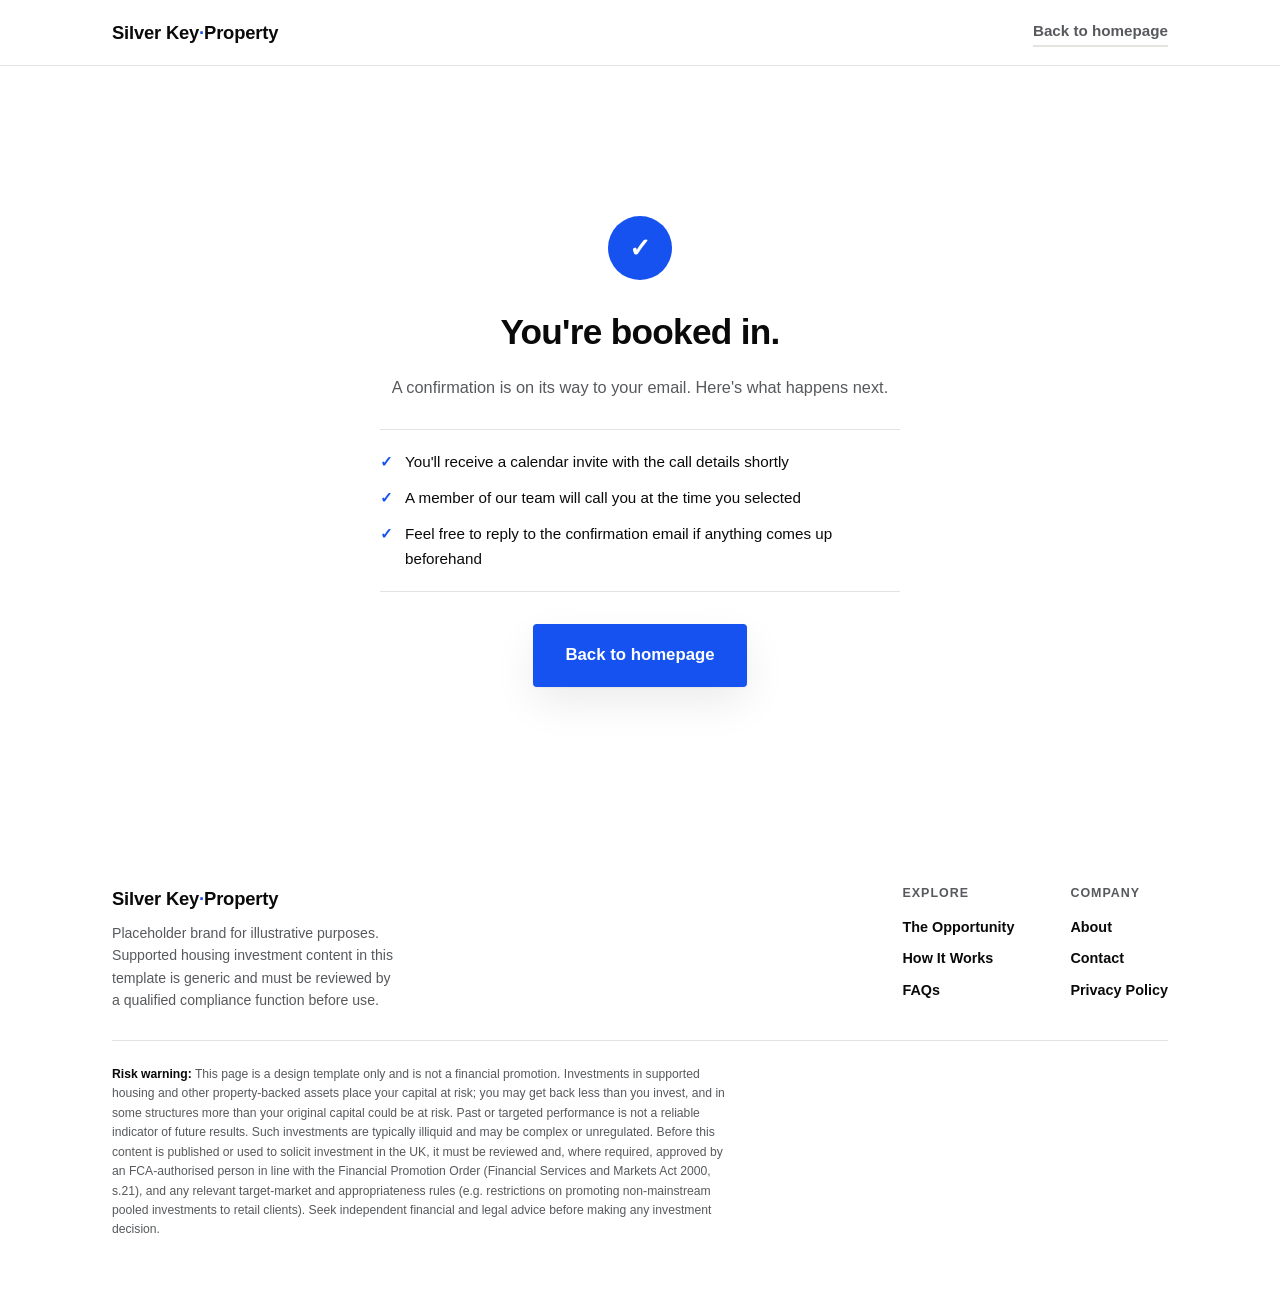
==== booking-confirmation.html @ 6a542043 "Initial commit: Silver Key Property supported housing funnel Landing page, popup lead-capture form w" ====
<!doctype html>
<html lang="en-GB">
<head>
<meta charset="UTF-8" />
<meta name="viewport" content="width=device-width, initial-scale=1.0" />
<title>Booking Confirmed | Silver Key Property</title>
<link rel="stylesheet" href="styles.css" />
</head>
<body>

<header class="site">
  <nav class="nav">
    <a href="index.html" class="wordmark" style="text-decoration:none;">Silver Key<span>·</span>Property</a>
    <a href="index.html" class="btn-ghost">Back to homepage</a>
  </nav>
</header>

<main>
  <div class="confirm-wrap">
    <div class="confirm-card">
      <div class="confirm-mark">✓</div>
      <h1>You're booked in.</h1>
      <p>A confirmation is on its way to your email. Here's what happens next.</p>
      <ul class="confirm-checklist">
        <li>You'll receive a calendar invite with the call details shortly</li>
        <li>A member of our team will call you at the time you selected</li>
        <li>Feel free to reply to the confirmation email if anything comes up beforehand</li>
      </ul>
      <a href="index.html" class="btn-primary">Back to homepage</a>
    </div>
  </div>
</main>

<footer class="site">
  <div class="wrap">
    <div class="footer-top">
      <div class="footer-brand">
        <div class="wordmark">Silver Key<span>·</span>Property</div>
        <p>Placeholder brand for illustrative purposes. Supported housing investment content in this template is generic and must be reviewed by a qualified compliance function before use.</p>
      </div>
      <div class="footer-cols">
        <div class="footer-col">
          <h4>Explore</h4>
          <ul>
            <li><a href="index.html#why">The Opportunity</a></li>
            <li><a href="index.html#how">How It Works</a></li>
            <li><a href="index.html#faq">FAQs</a></li>
          </ul>
        </div>
        <div class="footer-col">
          <h4>Company</h4>
          <ul>
            <li><a href="#">About</a></li>
            <li><a href="#">Contact</a></li>
            <li><a href="#">Privacy Policy</a></li>
          </ul>
        </div>
      </div>
    </div>
    <hr class="rule" />
    <p class="disclaimer" style="margin-top:24px;">
      <strong>Risk warning:</strong> This page is a design template only and is not a financial promotion. Investments in supported housing and other property-backed assets place your capital at risk; you may get back less than you invest, and in some structures more than your original capital could be at risk. Past or targeted performance is not a reliable indicator of future results. Such investments are typically illiquid and may be complex or unregulated. Before this content is published or used to solicit investment in the UK, it must be reviewed and, where required, approved by an FCA-authorised person in line with the Financial Promotion Order (Financial Services and Markets Act 2000, s.21), and any relevant target-market and appropriateness rules (e.g. restrictions on promoting non-mainstream pooled investments to retail clients). Seek independent financial and legal advice before making any investment decision.
    </p>
  </div>
</footer>

</body>
</html>
---- styles.css ----
/* ---------------------------------------------------------- */
/* Tokens                                                       */
/* ---------------------------------------------------------- */
:root {
  --ground: #ffffff;
  --ink: #0a0a0a;
  --ink-soft: #57595c;
  --line: #e3e3e0;
  --card: #f7f7f5;
  --accent: #1652f0;      /* the one color on the page */
  --accent-ink: #ffffff;
  --invert-bg: #0a0a0a;    /* alternating high-contrast band */
  --invert-ink: #ffffff;
  --invert-ink-soft: #a6a8ab;
  --invert-line: #2a2a2a;
  --shadow: 0 1px 2px rgba(10,10,10,0.05), 0 16px 40px rgba(10,10,10,0.08);

  --face: -apple-system, BlinkMacSystemFont, "Helvetica Neue", "Segoe UI", Arial, sans-serif;
}

@media (prefers-color-scheme: dark) {
  :root {
    --ground: #0a0a0a;
    --ink: #f5f5f3;
    --ink-soft: #9ea1a4;
    --line: #262626;
    --card: #141414;
    --accent: #3d74ff;
    --accent-ink: #06122e;
    --invert-bg: #f5f5f3;
    --invert-ink: #0a0a0a;
    --invert-ink-soft: #55585c;
    --invert-line: #dcdcd8;
    --shadow: 0 1px 2px rgba(0,0,0,0.5), 0 16px 40px rgba(0,0,0,0.4);
  }
}
:root[data-theme="dark"] {
  --ground: #0a0a0a;
  --ink: #f5f5f3;
  --ink-soft: #9ea1a4;
  --line: #262626;
  --card: #141414;
  --accent: #3d74ff;
  --accent-ink: #06122e;
  --invert-bg: #f5f5f3;
  --invert-ink: #0a0a0a;
  --invert-ink-soft: #55585c;
  --invert-line: #dcdcd8;
  --shadow: 0 1px 2px rgba(0,0,0,0.5), 0 16px 40px rgba(0,0,0,0.4);
}
:root[data-theme="light"] {
  --ground: #ffffff;
  --ink: #0a0a0a;
  --ink-soft: #57595c;
  --line: #e3e3e0;
  --card: #f7f7f5;
  --accent: #1652f0;
  --accent-ink: #ffffff;
  --invert-bg: #0a0a0a;
  --invert-ink: #ffffff;
  --invert-ink-soft: #a6a8ab;
  --invert-line: #2a2a2a;
  --shadow: 0 1px 2px rgba(10,10,10,0.05), 0 16px 40px rgba(10,10,10,0.08);
}

* { box-sizing: border-box; }
html { scroll-behavior: smooth; }
body {
  margin: 0;
  background: var(--ground);
  color: var(--ink);
  font-family: var(--face);
  font-size: 16px;
  line-height: 1.6;
  -webkit-font-smoothing: antialiased;
}
@media (prefers-reduced-motion: reduce) {
  html { scroll-behavior: auto; }
  * { animation-duration: 0.001ms !important; transition-duration: 0.001ms !important; }
}

h1, h2, h3 {
  font-family: var(--face);
  font-weight: 800;
  letter-spacing: -0.02em;
  text-wrap: balance;
  color: var(--ink);
  margin: 0;
}
a { color: inherit; }
.eyebrow {
  font-size: 0.76rem;
  font-weight: 700;
  letter-spacing: 0.12em;
  text-transform: uppercase;
  color: var(--accent);
}
.wrap {
  max-width: 1120px;
  margin: 0 auto;
  padding: 0 32px;
}
.rule { border: none; border-top: 1px solid var(--line); margin: 0; }

/* ---------------------------------------------------------- */
/* Nav                                                          */
/* ---------------------------------------------------------- */
header.site {
  position: sticky;
  top: 0;
  z-index: 20;
  background: color-mix(in srgb, var(--ground) 90%, transparent);
  backdrop-filter: blur(10px);
  border-bottom: 1px solid var(--line);
}
.nav {
  display: flex;
  align-items: center;
  justify-content: space-between;
  padding: 18px 32px;
  max-width: 1120px;
  margin: 0 auto;
}
.wordmark { font-weight: 800; font-size: 1.15rem; letter-spacing: -0.01em; }
.wordmark span { color: var(--accent); }
.nav-links {
  display: flex;
  gap: 30px;
  list-style: none;
  margin: 0;
  padding: 0;
  font-size: 0.92rem;
  font-weight: 600;
  color: var(--ink-soft);
}
.nav-links a { text-decoration: none; }
.nav-links a:hover { color: var(--ink); }
.nav-cta {
  display: inline-flex;
  align-items: center;
  gap: 8px;
  background: var(--accent);
  color: var(--accent-ink);
  border: none;
  padding: 11px 20px;
  border-radius: 4px;
  font-size: 0.88rem;
  font-weight: 700;
  font-family: var(--face);
  text-decoration: none;
  cursor: pointer;
}
.nav-cta:hover { filter: brightness(1.08); }
@media (max-width: 760px) { .nav-links { display: none; } }

/* ---------------------------------------------------------- */
/* Hero                                                          */
/* ---------------------------------------------------------- */
.hero { padding: 72px 0 44px; }
.hero-inner { max-width: 760px; margin: 0 auto; text-align: center; }
.hero h1 {
  font-size: clamp(2.4rem, 5.4vw, 4rem);
  line-height: 1.04;
  margin: 20px 0 22px;
}
.hero h1 .hl { color: var(--accent); }
.hero p.lede {
  font-size: 1.15rem;
  color: var(--ink-soft);
  max-width: 52ch;
  margin: 0 auto 34px;
  font-weight: 500;
}
.hero-ctas { display: flex; gap: 16px; flex-wrap: wrap; align-items: center; justify-content: center; }
.btn-primary {
  background: var(--accent);
  color: var(--accent-ink);
  border: none;
  padding: 18px 32px;
  border-radius: 4px;
  font-size: 1.05rem;
  font-weight: 800;
  cursor: pointer;
  text-decoration: none;
  display: inline-block;
  box-shadow: var(--shadow);
}
.btn-primary:hover { filter: brightness(1.07); }
.btn-primary .arrow { margin-left: 8px; }
.btn-ghost {
  color: var(--ink-soft);
  text-decoration: none;
  font-size: 0.95rem;
  font-weight: 700;
  border-bottom: 2px solid var(--line);
  padding-bottom: 2px;
}
.no-card {
  margin-top: 18px;
  font-size: 0.82rem;
  color: var(--ink-soft);
  font-weight: 600;
}

/* Stat strip */
.stat-strip {
  margin-top: 0;
  border-top: 1px solid var(--line);
  border-bottom: 1px solid var(--line);
  display: grid;
  grid-template-columns: repeat(4, 1fr);
}
@media (max-width: 760px) { .stat-strip { grid-template-columns: repeat(2, 1fr); } }
.stat { padding: 26px 24px; border-left: 1px solid var(--line); text-align: center; }
.stat:first-child { border-left: none; }
@media (max-width: 760px) {
  .stat:nth-child(2n+1) { border-left: none; }
  .stat:nth-child(n+3) { border-top: 1px solid var(--line); }
}
.stat .num { font-weight: 800; font-size: 1.9rem; font-variant-numeric: tabular-nums; display: block; }
.stat .label { font-size: 0.82rem; color: var(--ink-soft); margin-top: 6px; font-weight: 600; }

/* ---------------------------------------------------------- */
/* Section shell                                                 */
/* ---------------------------------------------------------- */
section { padding: 88px 0; }
.section-head { max-width: 640px; margin: 0 auto 48px; text-align: center; }
.section-head h2 { font-size: clamp(1.8rem, 3.2vw, 2.5rem); margin: 14px 0 16px; }
.section-head p { color: var(--ink-soft); font-size: 1.05rem; margin: 0; font-weight: 500; }

/* Proof band (black) */
.proof {
  background: var(--invert-bg);
  color: var(--invert-ink);
  padding: 72px 0;
}
.proof .wrap { text-align: center; }
.proof .eyebrow { color: var(--accent); }
.proof blockquote {
  font-size: clamp(1.5rem, 3vw, 2.2rem);
  font-weight: 800;
  letter-spacing: -0.01em;
  line-height: 1.25;
  max-width: 800px;
  margin: 18px auto 0;
  text-wrap: balance;
}
.proof blockquote .hl { color: var(--accent); }

/* Qualifier: who it's for / not for */
.qualify-grid {
  display: grid;
  grid-template-columns: 1fr 1fr;
  gap: 0;
  border: 1px solid var(--line);
  border-radius: 8px;
  overflow: hidden;
}
@media (max-width: 760px) { .qualify-grid { grid-template-columns: 1fr; } }
.qualify-col { padding: 34px 32px; }
.qualify-col.yes { background: var(--card); }
.qualify-col.no { background: var(--ground); border-left: 1px solid var(--line); }
@media (max-width: 760px) { .qualify-col.no { border-left: none; border-top: 1px solid var(--line); } }
.qualify-col h3 { font-size: 1.15rem; margin-bottom: 18px; display: flex; align-items: center; gap: 10px; }
.qualify-col ul { list-style: none; margin: 0; padding: 0; display: flex; flex-direction: column; gap: 14px; }
.qualify-col li { display: flex; gap: 12px; font-size: 0.96rem; color: var(--ink-soft); font-weight: 500; }
.mark-yes, .mark-no {
  flex-shrink: 0; width: 20px; height: 20px; border-radius: 50%;
  display: flex; align-items: center; justify-content: center;
  font-size: 0.72rem; font-weight: 800; margin-top: 2px;
}
.mark-yes { background: var(--accent); color: var(--accent-ink); }
.mark-no { background: var(--line); color: var(--ink-soft); }

/* Value grid */
.value-grid {
  display: grid;
  grid-template-columns: repeat(4, 1fr);
  gap: 1px;
  background: var(--line);
  border: 1px solid var(--line);
  border-radius: 8px;
  overflow: hidden;
  margin-top: 56px;
}
@media (max-width: 900px) { .value-grid { grid-template-columns: repeat(2, 1fr); } }
@media (max-width: 560px) { .value-grid { grid-template-columns: 1fr; } }
.value-card { background: var(--ground); padding: 30px 26px; }
.value-card .mark {
  width: 38px; height: 38px;
  display: flex; align-items: center; justify-content: center;
  background: var(--accent); color: var(--accent-ink);
  border-radius: 50%;
  margin-bottom: 18px;
  font-weight: 800;
}
.value-card h3 { font-size: 1.05rem; margin-bottom: 8px; }
.value-card p { color: var(--ink-soft); font-size: 0.93rem; margin: 0; font-weight: 500; }

/* Example unit cards */
.unit-grid {
  display: grid;
  grid-template-columns: repeat(2, 1fr);
  gap: 24px;
  margin-top: 12px;
}
@media (max-width: 700px) { .unit-grid { grid-template-columns: 1fr; } }
.unit-card {
  border: 1px solid var(--line);
  border-radius: 8px;
  padding: 28px 28px 8px;
  background: var(--card);
}
.unit-tag {
  font-size: 0.78rem;
  font-weight: 700;
  letter-spacing: 0.04em;
  text-transform: uppercase;
  color: var(--accent);
}
.unit-card h3 { font-size: 1.4rem; margin: 8px 0 20px; }
.unit-rows { display: flex; flex-direction: column; }
.unit-row {
  display: flex;
  justify-content: space-between;
  gap: 16px;
  padding: 14px 0;
  border-top: 1px solid var(--line);
  font-size: 0.96rem;
  font-weight: 600;
}
.unit-row span:first-child { color: var(--ink-soft); font-weight: 500; }
.unit-row .tabular { font-variant-numeric: tabular-nums; }
.unit-row.highlight { font-size: 1.05rem; }
.unit-row.highlight span:first-child { color: var(--ink); font-weight: 700; }
.unit-row.highlight .tabular { color: var(--accent); font-weight: 800; }
.unit-disclaimer {
  font-size: 0.8rem;
  color: var(--ink-soft);
  margin: 24px 0 0;
  font-weight: 500;
}

/* Process (white, numbers do the work) */
.steps { display: grid; grid-template-columns: repeat(4, 1fr); gap: 32px; margin-top: 56px; }
@media (max-width: 900px) { .steps { grid-template-columns: 1fr 1fr; } }
@media (max-width: 560px) { .steps { grid-template-columns: 1fr; } }
.step .n { font-size: 2.4rem; font-weight: 800; color: var(--line); line-height: 1; }
.step h3 { font-size: 1.08rem; margin: 14px 0 10px; }
.step p { color: var(--ink-soft); font-size: 0.92rem; margin: 0; font-weight: 500; }

/* FAQ */
.faq { max-width: 780px; margin: 0 auto; }
details.faq-item { border-bottom: 1px solid var(--line); padding: 22px 0; }
details.faq-item summary {
  cursor: pointer; list-style: none;
  display: flex; justify-content: space-between; align-items: center; gap: 20px;
  font-weight: 700; font-size: 1.08rem;
}
details.faq-item summary::-webkit-details-marker { display: none; }
details.faq-item summary::after {
  content: "+"; font-size: 1.3rem; font-weight: 800; color: var(--accent); flex-shrink: 0;
}
details.faq-item[open] summary::after { content: "−"; }
details.faq-item p { color: var(--ink-soft); margin: 14px 0 0; max-width: 66ch; font-size: 0.96rem; font-weight: 500; }
details.faq-item summary:focus-visible { outline: 2px solid var(--accent); outline-offset: 4px; }

/* Capture (black band) */
.capture { background: var(--invert-bg); color: var(--invert-ink); }
.capture .eyebrow { color: var(--accent); }
.capture-grid { display: grid; grid-template-columns: 1fr 1fr; gap: 60px; align-items: start; }
@media (max-width: 860px) { .capture-grid { grid-template-columns: 1fr; gap: 40px; } }
.capture-copy h2 { color: var(--invert-ink); font-size: clamp(1.8rem, 3.2vw, 2.4rem); margin: 12px 0 16px; }
.capture-copy p { color: var(--invert-ink-soft); max-width: 46ch; font-weight: 500; }
.guide-list { list-style: none; margin: 26px 0 0; padding: 0; display: flex; flex-direction: column; gap: 13px; }
.guide-list li { display: flex; gap: 12px; font-size: 0.96rem; color: var(--invert-ink); font-weight: 600; }
.guide-list li::before { content: "✓"; color: var(--accent); font-weight: 800; flex-shrink: 0; }

.capture-form {
  background: var(--ground);
  color: var(--ink);
  border-radius: 8px;
  padding: 34px;
  box-shadow: var(--shadow);
}
.capture-form .form-title { font-size: 1.2rem; font-weight: 800; margin-bottom: 6px; }
.capture-form .form-sub { color: var(--ink-soft); font-size: 0.88rem; margin-bottom: 22px; font-weight: 500; }

/* Popup modal */
dialog.modal-dialog {
  border: none;
  max-width: 460px;
  width: 92%;
  padding: 34px;
  position: fixed;
  inset: 0;
  margin: auto;
}
dialog.modal-dialog::backdrop { background: rgba(10, 10, 10, 0.55); }
dialog.modal-dialog[open] { animation: modalIn 0.18s ease-out; }
@keyframes modalIn {
  from { opacity: 0; transform: scale(0.96); }
  to { opacity: 1; transform: scale(1); }
}
.modal-close {
  position: absolute;
  top: 14px;
  right: 14px;
  width: 32px;
  height: 32px;
  border-radius: 50%;
  border: 1px solid var(--line);
  background: var(--card);
  color: var(--ink-soft);
  font-size: 1.2rem;
  line-height: 1;
  cursor: pointer;
  display: flex;
  align-items: center;
  justify-content: center;
}
.modal-close:hover { color: var(--ink); border-color: var(--ink-soft); }
.modal-close:focus-visible { outline: 2px solid var(--accent); outline-offset: 2px; }
.field { margin-bottom: 16px; display: flex; flex-direction: column; gap: 6px; }
.field label { font-size: 0.8rem; color: var(--ink-soft); font-weight: 700; }
.field input, .field select {
  font-family: var(--face); font-size: 0.96rem; padding: 12px 13px;
  border: 1px solid var(--line); border-radius: 5px; background: var(--card); color: var(--ink);
}
.field input:focus, .field select:focus { outline: 2px solid var(--accent); outline-offset: 1px; }
.consent { display: flex; gap: 10px; align-items: flex-start; font-size: 0.8rem; color: var(--ink-soft); margin: 18px 0 22px; font-weight: 500; }
.consent input { margin-top: 3px; }
.submit-btn {
  width: 100%; background: var(--accent); color: var(--accent-ink); border: none;
  padding: 16px; font-size: 1.02rem; font-weight: 800; border-radius: 5px; cursor: pointer;
}
.submit-btn:hover { filter: brightness(1.07); }
.form-note { font-size: 0.74rem; color: var(--ink-soft); margin-top: 14px; text-align: center; font-weight: 500; }
.form-error {
  display: none;
  font-size: 0.82rem;
  color: #c23b3b;
  background: color-mix(in srgb, #c23b3b 10%, transparent);
  border: 1px solid color-mix(in srgb, #c23b3b 35%, transparent);
  border-radius: 5px;
  padding: 10px 12px;
  margin-top: 14px;
  text-align: center;
  font-weight: 600;
}
.form-error.show { display: block; }
.submit-btn:disabled { opacity: 0.65; cursor: not-allowed; }

/* Footer */
footer.site { padding: 48px 0 40px; background: var(--ground); }
.footer-top { display: flex; justify-content: space-between; gap: 40px; flex-wrap: wrap; padding-bottom: 28px; }
.footer-brand .wordmark { margin-bottom: 8px; }
.footer-brand p { color: var(--ink-soft); font-size: 0.88rem; max-width: 36ch; margin: 0; font-weight: 500; }
.footer-cols { display: flex; gap: 56px; flex-wrap: wrap; }
.footer-col h4 { font-size: 0.78rem; letter-spacing: 0.08em; text-transform: uppercase; color: var(--ink-soft); margin: 0 0 12px; font-weight: 700; }
.footer-col ul { list-style: none; margin: 0; padding: 0; display: flex; flex-direction: column; gap: 8px; font-size: 0.9rem; font-weight: 600; }
.footer-col a { text-decoration: none; }
.footer-col a:hover { color: var(--accent); }
.disclaimer { font-size: 0.76rem; line-height: 1.6; color: var(--ink-soft); max-width: 92ch; font-weight: 500; }
.disclaimer strong { color: var(--ink); }

/* ---------------------------------------------------------- */
/* Booking page                                                  */
/* ---------------------------------------------------------- */
.booking-hero { padding: 64px 0 0; text-align: center; }
.booking-hero .eyebrow { display: block; margin-bottom: 14px; }
.booking-hero h1 { font-size: clamp(2rem, 4vw, 2.8rem); margin-bottom: 14px; }
.booking-hero p { color: var(--ink-soft); max-width: 56ch; margin: 0 auto; font-size: 1.05rem; font-weight: 500; }

.booking-panel {
  margin: 44px auto 0;
  max-width: 880px;
  border: 1px solid var(--line);
  border-radius: 10px;
  overflow: hidden;
  background: var(--card);
  box-shadow: var(--shadow);
}
.booking-embed { width: 100%; min-height: 720px; border: none; display: block; }

.booking-notes {
  max-width: 880px;
  margin: 32px auto 0;
  display: grid;
  grid-template-columns: repeat(3, 1fr);
  gap: 24px;
}
@media (max-width: 700px) { .booking-notes { grid-template-columns: 1fr; } }
.booking-note h4 { font-size: 0.95rem; margin-bottom: 6px; }
.booking-note p { font-size: 0.88rem; color: var(--ink-soft); margin: 0; font-weight: 500; }

/* ---------------------------------------------------------- */
/* Confirmation page                                             */
/* ---------------------------------------------------------- */
.confirm-wrap {
  min-height: calc(100vh - 130px);
  display: flex;
  align-items: center;
  justify-content: center;
  padding: 64px 32px;
}
.confirm-card {
  max-width: 520px;
  text-align: center;
}
.confirm-mark {
  width: 64px; height: 64px; border-radius: 50%;
  background: var(--accent); color: var(--accent-ink);
  display: flex; align-items: center; justify-content: center;
  margin: 0 auto 24px; font-size: 1.6rem; font-weight: 800;
}
.confirm-card h1 { font-size: clamp(1.7rem, 3vw, 2.2rem); margin-bottom: 14px; }
.confirm-card p { color: var(--ink-soft); font-size: 1.02rem; margin: 0 0 28px; font-weight: 500; }
.confirm-checklist {
  list-style: none;
  margin: 0 0 32px;
  padding: 0;
  text-align: left;
  display: flex;
  flex-direction: column;
  gap: 12px;
  border-top: 1px solid var(--line);
  border-bottom: 1px solid var(--line);
  padding: 20px 0;
}
.confirm-checklist li { display: flex; gap: 12px; font-size: 0.95rem; font-weight: 500; }
.confirm-checklist li::before { content: "✓"; color: var(--accent); font-weight: 800; flex-shrink: 0; }
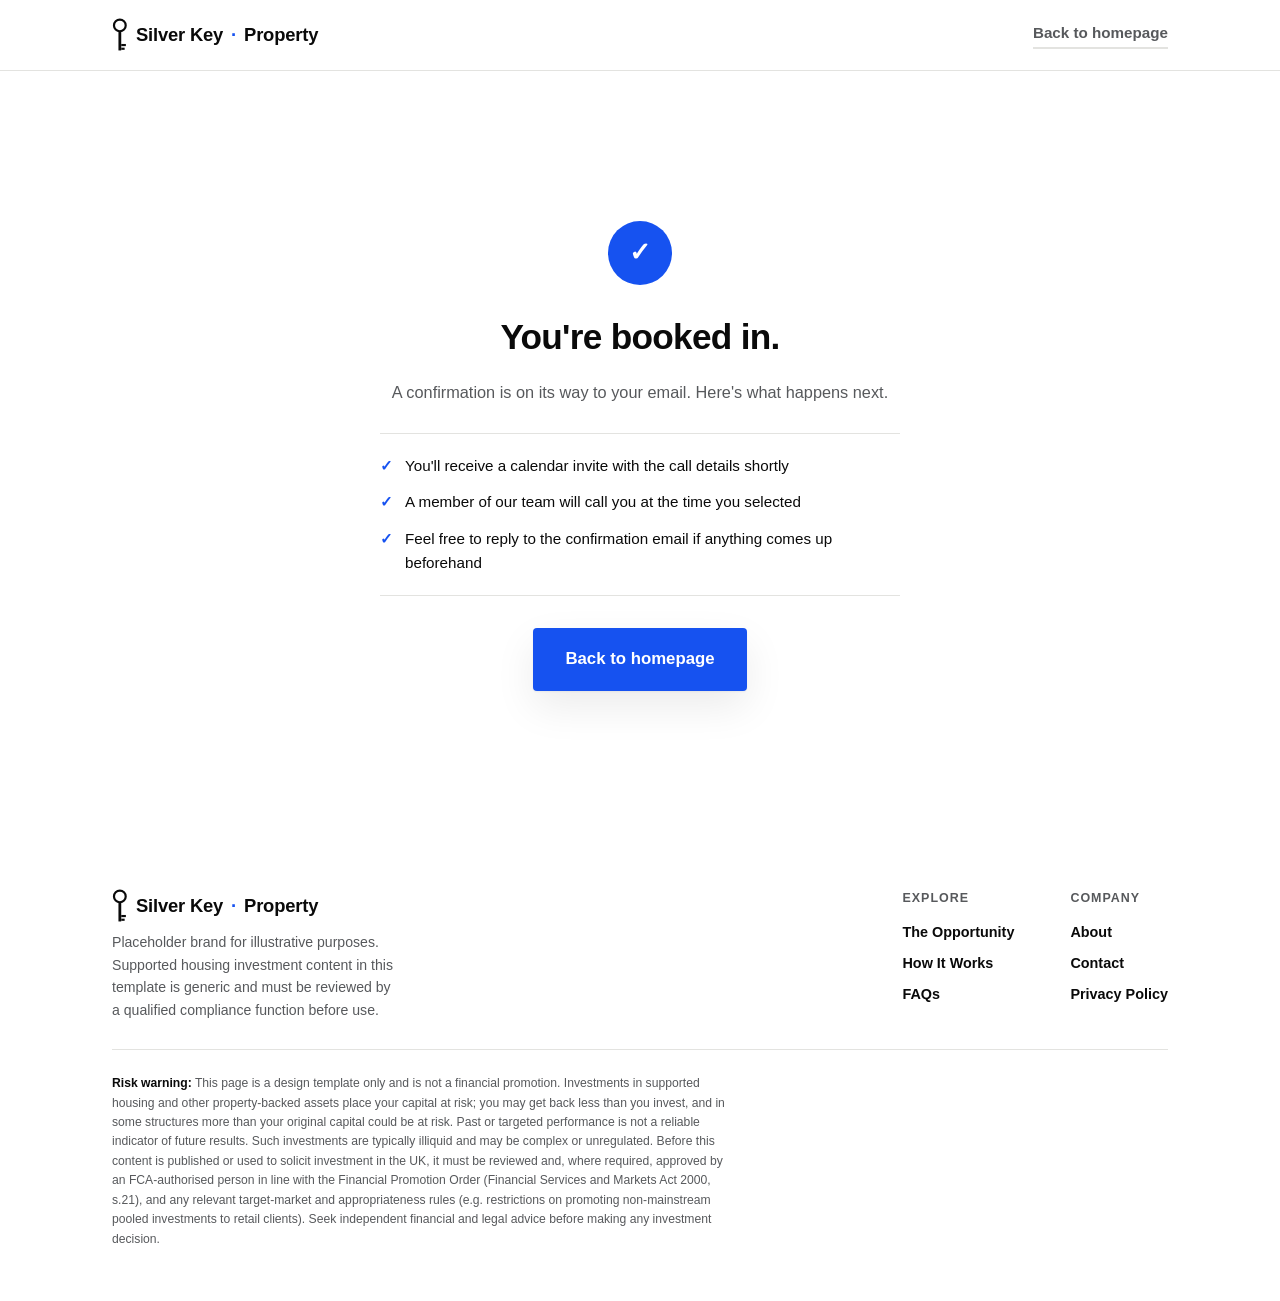
==== commit b1d219e0: "Add the approved key mark to the wordmark across all pages The funnel previously had text-only wordm" ====
--- a/booking-confirmation.html
+++ b/booking-confirmation.html
@@ -10,7 +10,7 @@
 
 <header class="site">
   <nav class="nav">
-    <a href="index.html" class="wordmark" style="text-decoration:none;">Silver Key<span>·</span>Property</a>
+    <a href="index.html" class="wordmark" style="text-decoration:none;"><svg class="wordmark-icon" width="16" height="34" viewBox="75 42 51 110" fill="none" xmlns="http://www.w3.org/2000/svg" aria-hidden="true"><circle cx="100" cy="66" r="19" stroke="currentColor" stroke-width="7"/><rect x="95.5" y="85" width="9" height="62" fill="currentColor"/><rect x="104.5" y="126" width="15" height="7" fill="currentColor"/><rect x="104.5" y="138" width="11" height="7" fill="currentColor"/></svg>Silver Key<span>·</span>Property</a>
     <a href="index.html" class="btn-ghost">Back to homepage</a>
   </nav>
 </header>
@@ -35,7 +35,7 @@
   <div class="wrap">
     <div class="footer-top">
       <div class="footer-brand">
-        <div class="wordmark">Silver Key<span>·</span>Property</div>
+        <div class="wordmark"><svg class="wordmark-icon" width="16" height="34" viewBox="75 42 51 110" fill="none" xmlns="http://www.w3.org/2000/svg" aria-hidden="true"><circle cx="100" cy="66" r="19" stroke="currentColor" stroke-width="7"/><rect x="95.5" y="85" width="9" height="62" fill="currentColor"/><rect x="104.5" y="126" width="15" height="7" fill="currentColor"/><rect x="104.5" y="138" width="11" height="7" fill="currentColor"/></svg>Silver Key<span>·</span>Property</div>
         <p>Placeholder brand for illustrative purposes. Supported housing investment content in this template is generic and must be reviewed by a qualified compliance function before use.</p>
       </div>
       <div class="footer-cols">
--- a/styles.css
+++ b/styles.css
@@ -121,8 +121,9 @@
   max-width: 1120px;
   margin: 0 auto;
 }
-.wordmark { font-weight: 800; font-size: 1.15rem; letter-spacing: -0.01em; }
+.wordmark { display: inline-flex; align-items: center; gap: 8px; font-weight: 800; font-size: 1.15rem; letter-spacing: -0.01em; color: var(--ink); }
 .wordmark span { color: var(--accent); }
+.wordmark-icon { flex-shrink: 0; color: var(--ink); }
 .nav-links {
   display: flex;
   gap: 30px;
@@ -158,6 +159,36 @@
 /* ---------------------------------------------------------- */
 .hero { padding: 72px 0 44px; }
 .hero-inner { max-width: 760px; margin: 0 auto; text-align: center; }
+
+/* Hero with the guide form embedded directly, alongside the copy. */
+.hero--split .hero-inner {
+  max-width: 1080px;
+  display: grid;
+  grid-template-columns: 1.05fr 0.95fr;
+  gap: 56px;
+  align-items: center;
+  text-align: left;
+}
+.hero--split .hero-copy-block { text-align: left; }
+.hero--split .hero p.lede { margin: 0 0 34px; }
+.hero--split .hero-ctas { justify-content: flex-start; }
+.hero-form-panel {
+  background: var(--card);
+  border: 1px solid var(--line);
+  border-radius: 8px;
+  padding: 32px;
+  box-shadow: var(--shadow);
+}
+.hero-form-panel .capture-form { padding: 0; box-shadow: none; background: transparent; }
+@media (max-width: 860px) {
+  /* Mobile: keep the hero headline/copy above the form, but drop the
+     "download the guide" button since the form itself is right below. */
+  .hero--split { padding-top: 20px; padding-bottom: 20px; }
+  .hero--split .hero-inner { grid-template-columns: 1fr; gap: 20px; }
+  .hero--split .hero-ctas { display: none; }
+  .hero--split .hero p.lede { margin-bottom: 0; }
+  .hero-form-panel { padding: 24px; border-radius: 0; border-left: none; border-right: none; }
+}
 .hero h1 {
   font-size: clamp(2.4rem, 5.4vw, 4rem);
   line-height: 1.04;
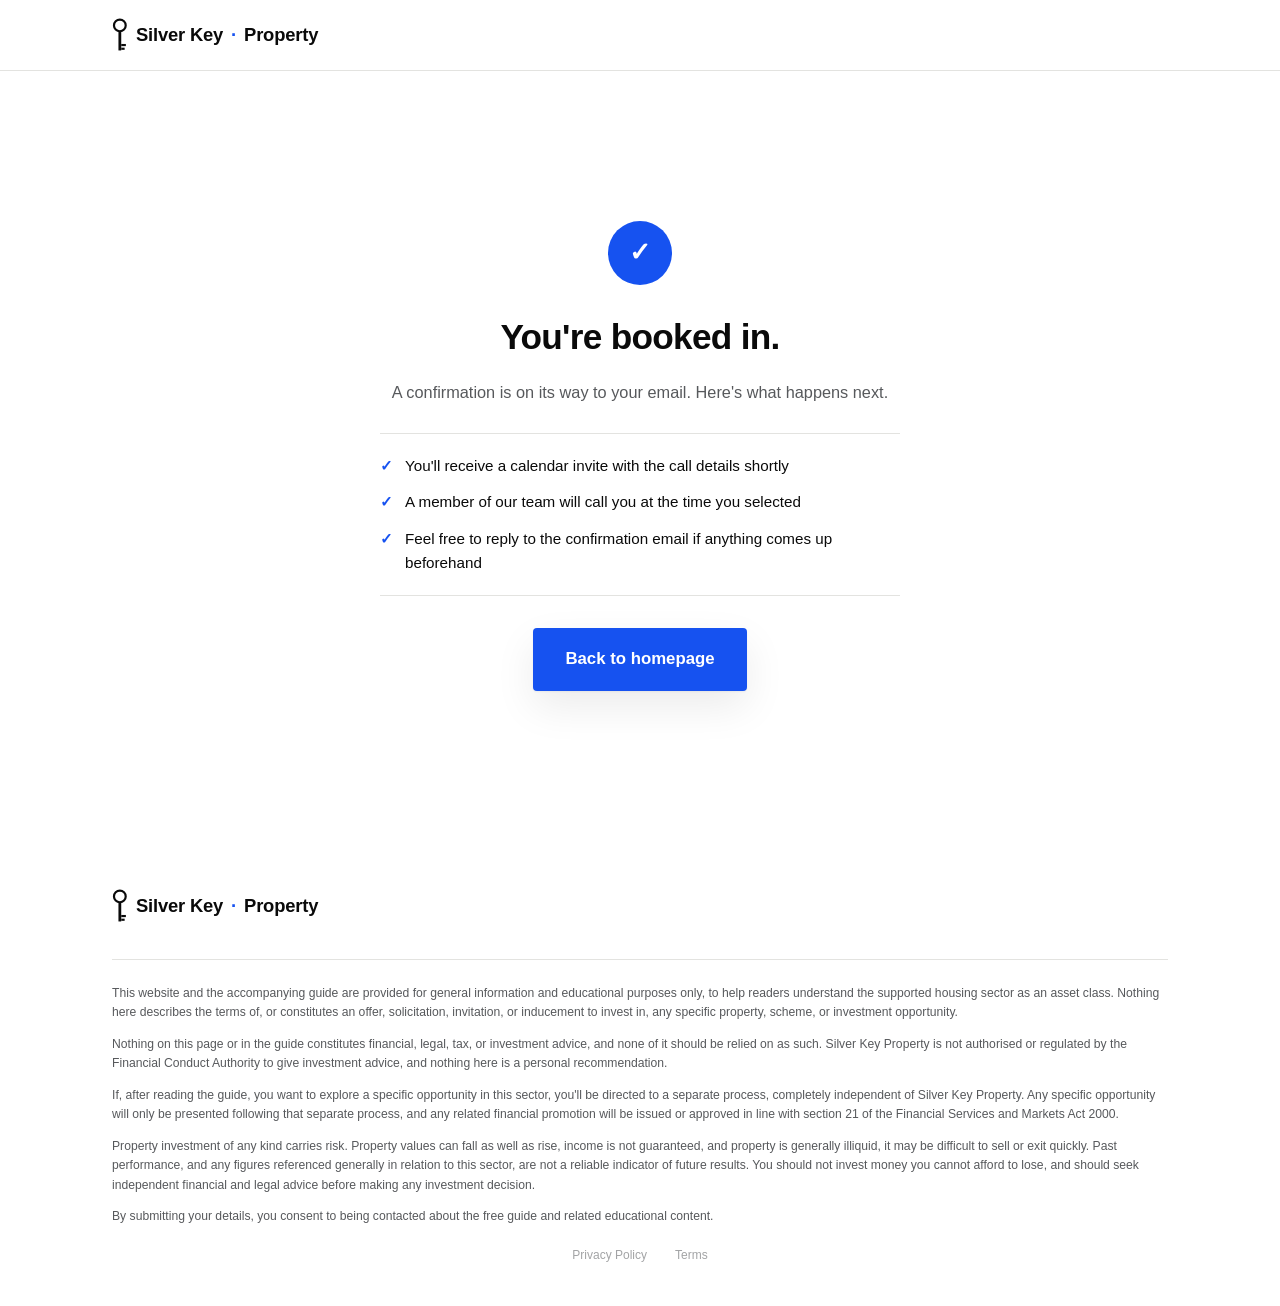
==== commit ce6aa3ac: "Bring in updated funnel content: new copy, real photography, guide.html Replaced index.html, booking" ====
--- a/booking-confirmation.html
+++ b/booking-confirmation.html
@@ -4,6 +4,10 @@
 <meta charset="UTF-8" />
 <meta name="viewport" content="width=device-width, initial-scale=1.0" />
 <title>Booking Confirmed | Silver Key Property</title>
+<link rel="icon" type="image/x-icon" href="favicon.ico" />
+<link rel="icon" type="image/png" sizes="32x32" href="favicon-32x32.png" />
+<link rel="icon" type="image/png" sizes="16x16" href="favicon-16x16.png" />
+<link rel="apple-touch-icon" sizes="180x180" href="apple-touch-icon.png" />
 <link rel="stylesheet" href="styles.css" />
 </head>
 <body>
@@ -11,7 +15,6 @@
 <header class="site">
   <nav class="nav">
     <a href="index.html" class="wordmark" style="text-decoration:none;"><svg class="wordmark-icon" width="16" height="34" viewBox="75 42 51 110" fill="none" xmlns="http://www.w3.org/2000/svg" aria-hidden="true"><circle cx="100" cy="66" r="19" stroke="currentColor" stroke-width="7"/><rect x="95.5" y="85" width="9" height="62" fill="currentColor"/><rect x="104.5" y="126" width="15" height="7" fill="currentColor"/><rect x="104.5" y="138" width="11" height="7" fill="currentColor"/></svg>Silver Key<span>·</span>Property</a>
-    <a href="index.html" class="btn-ghost">Back to homepage</a>
   </nav>
 </header>
 
@@ -36,31 +39,22 @@
     <div class="footer-top">
       <div class="footer-brand">
         <div class="wordmark"><svg class="wordmark-icon" width="16" height="34" viewBox="75 42 51 110" fill="none" xmlns="http://www.w3.org/2000/svg" aria-hidden="true"><circle cx="100" cy="66" r="19" stroke="currentColor" stroke-width="7"/><rect x="95.5" y="85" width="9" height="62" fill="currentColor"/><rect x="104.5" y="126" width="15" height="7" fill="currentColor"/><rect x="104.5" y="138" width="11" height="7" fill="currentColor"/></svg>Silver Key<span>·</span>Property</div>
-        <p>Placeholder brand for illustrative purposes. Supported housing investment content in this template is generic and must be reviewed by a qualified compliance function before use.</p>
-      </div>
-      <div class="footer-cols">
-        <div class="footer-col">
-          <h4>Explore</h4>
-          <ul>
-            <li><a href="index.html#why">The Opportunity</a></li>
-            <li><a href="index.html#how">How It Works</a></li>
-            <li><a href="index.html#faq">FAQs</a></li>
-          </ul>
-        </div>
-        <div class="footer-col">
-          <h4>Company</h4>
-          <ul>
-            <li><a href="#">About</a></li>
-            <li><a href="#">Contact</a></li>
-            <li><a href="#">Privacy Policy</a></li>
-          </ul>
-        </div>
       </div>
     </div>
     <hr class="rule" />
-    <p class="disclaimer" style="margin-top:24px;">
-      <strong>Risk warning:</strong> This page is a design template only and is not a financial promotion. Investments in supported housing and other property-backed assets place your capital at risk; you may get back less than you invest, and in some structures more than your original capital could be at risk. Past or targeted performance is not a reliable indicator of future results. Such investments are typically illiquid and may be complex or unregulated. Before this content is published or used to solicit investment in the UK, it must be reviewed and, where required, approved by an FCA-authorised person in line with the Financial Promotion Order (Financial Services and Markets Act 2000, s.21), and any relevant target-market and appropriateness rules (e.g. restrictions on promoting non-mainstream pooled investments to retail clients). Seek independent financial and legal advice before making any investment decision.
-    </p>
+    <div class="disclaimer" style="margin-top:24px;">
+      <p>This website and the accompanying guide are provided for general information and educational purposes only, to help readers understand the supported housing sector as an asset class. Nothing here describes the terms of, or constitutes an offer, solicitation, invitation, or inducement to invest in, any specific property, scheme, or investment opportunity.</p>
+      <p>Nothing on this page or in the guide constitutes financial, legal, tax, or investment advice, and none of it should be relied on as such. Silver Key Property is not authorised or regulated by the Financial Conduct Authority to give investment advice, and nothing here is a personal recommendation.</p>
+      <p>If, after reading the guide, you want to explore a specific opportunity in this sector, you'll be directed to a separate process, completely independent of Silver Key Property. Any specific opportunity will only be presented following that separate process, and any related financial promotion will be issued or approved in line with section 21 of the Financial Services and Markets Act 2000.</p>
+      <p>Property investment of any kind carries risk. Property values can fall as well as rise, income is not guaranteed, and property is generally illiquid, it may be difficult to sell or exit quickly. Past performance, and any figures referenced generally in relation to this sector, are not a reliable indicator of future results. You should not invest money you cannot afford to lose, and should seek independent financial and legal advice before making any investment decision.</p>
+      <p>By submitting your details, you consent to being contacted about the free guide and related educational content.</p>
+    </div>
+    <div class="footer-bottom">
+      <div class="footer-legal-links">
+        <a href="#">Privacy Policy</a>
+        <a href="#">Terms</a>
+      </div>
+    </div>
   </div>
 </footer>
 
--- a/styles.css
+++ b/styles.css
@@ -183,7 +183,7 @@
 @media (max-width: 860px) {
   /* Mobile: keep the hero headline/copy above the form, but drop the
      "download the guide" button since the form itself is right below. */
-  .hero--split { padding-top: 20px; padding-bottom: 20px; }
+  .hero--split { padding-top: 36px; padding-bottom: 20px; }
   .hero--split .hero-inner { grid-template-columns: 1fr; gap: 20px; }
   .hero--split .hero-ctas { display: none; }
   .hero--split .hero p.lede { margin-bottom: 0; }
@@ -255,9 +255,15 @@
 /* Section shell                                                 */
 /* ---------------------------------------------------------- */
 section { padding: 88px 0; }
+@media (max-width: 760px) { section { padding: 52px 0; } }
 .section-head { max-width: 640px; margin: 0 auto 48px; text-align: center; }
-.section-head h2 { font-size: clamp(1.8rem, 3.2vw, 2.5rem); margin: 14px 0 16px; }
-.section-head p { color: var(--ink-soft); font-size: 1.05rem; margin: 0; font-weight: 500; }
+.section-head h2 { font-size: clamp(1.8rem, 3.2vw, 2.5rem); line-height: 1.2; margin: 14px 0 16px; text-wrap: balance; }
+.section-head p { color: var(--ink-soft); font-size: 1.05rem; line-height: 1.55; max-width: 38ch; margin: 0 auto; font-weight: 500; text-wrap: balance; }
+@media (max-width: 560px) {
+  .section-head h2 { font-size: 1.6rem; line-height: 1.25; }
+  .section-head p { font-size: 0.98rem; max-width: 32ch; }
+  #guide .section-head h2 { font-size: 1.5rem; }
+}
 
 /* Proof band (black) */
 .proof {
@@ -487,13 +493,15 @@
 .footer-top { display: flex; justify-content: space-between; gap: 40px; flex-wrap: wrap; padding-bottom: 28px; }
 .footer-brand .wordmark { margin-bottom: 8px; }
 .footer-brand p { color: var(--ink-soft); font-size: 0.88rem; max-width: 36ch; margin: 0; font-weight: 500; }
-.footer-cols { display: flex; gap: 56px; flex-wrap: wrap; }
-.footer-col h4 { font-size: 0.78rem; letter-spacing: 0.08em; text-transform: uppercase; color: var(--ink-soft); margin: 0 0 12px; font-weight: 700; }
-.footer-col ul { list-style: none; margin: 0; padding: 0; display: flex; flex-direction: column; gap: 8px; font-size: 0.9rem; font-weight: 600; }
-.footer-col a { text-decoration: none; }
-.footer-col a:hover { color: var(--accent); }
-.disclaimer { font-size: 0.76rem; line-height: 1.6; color: var(--ink-soft); max-width: 92ch; font-weight: 500; }
+.disclaimer { font-size: 0.76rem; line-height: 1.6; color: var(--ink-soft); font-weight: 500; }
 .disclaimer strong { color: var(--ink); }
+.disclaimer p { margin: 0 0 12px; }
+.disclaimer p:last-child { margin-bottom: 0; }
+.footer-bottom { margin-top: 20px; display: flex; flex-direction: column; align-items: center; gap: 10px; text-align: center; }
+.footer-legal-links { display: flex; gap: 28px; flex-wrap: wrap; justify-content: center; }
+.footer-legal-links a { color: var(--ink-soft); opacity: 0.55; font-size: 0.75rem; font-weight: 500; text-decoration: none; }
+.footer-legal-links a:hover { opacity: 0.85; }
+.footer-copyright { color: var(--ink-soft); opacity: 0.45; font-size: 0.7rem; font-weight: 500; margin: 0; }
 
 /* ---------------------------------------------------------- */
 /* Booking page                                                  */
@@ -516,14 +524,25 @@
 
 .booking-notes {
   max-width: 880px;
-  margin: 32px auto 0;
+  margin: 48px auto 96px;
   display: grid;
   grid-template-columns: repeat(3, 1fr);
-  gap: 24px;
+  gap: 32px;
 }
 @media (max-width: 700px) { .booking-notes { grid-template-columns: 1fr; } }
+.booking-note { text-align: center; display: flex; flex-direction: column; align-items: center; }
+.booking-note-icon {
+  width: 44px; height: 44px;
+  display: flex; align-items: center; justify-content: center;
+  border-radius: 50%;
+  background: var(--ground);
+  border: 1px solid var(--line);
+  color: var(--accent);
+  margin-bottom: 14px;
+}
+.booking-note-icon svg { width: 20px; height: 20px; }
 .booking-note h4 { font-size: 0.95rem; margin-bottom: 6px; }
-.booking-note p { font-size: 0.88rem; color: var(--ink-soft); margin: 0; font-weight: 500; }
+.booking-note p { font-size: 0.88rem; color: var(--ink-soft); margin: 0; font-weight: 500; max-width: 30ch; }
 
 /* ---------------------------------------------------------- */
 /* Confirmation page                                             */
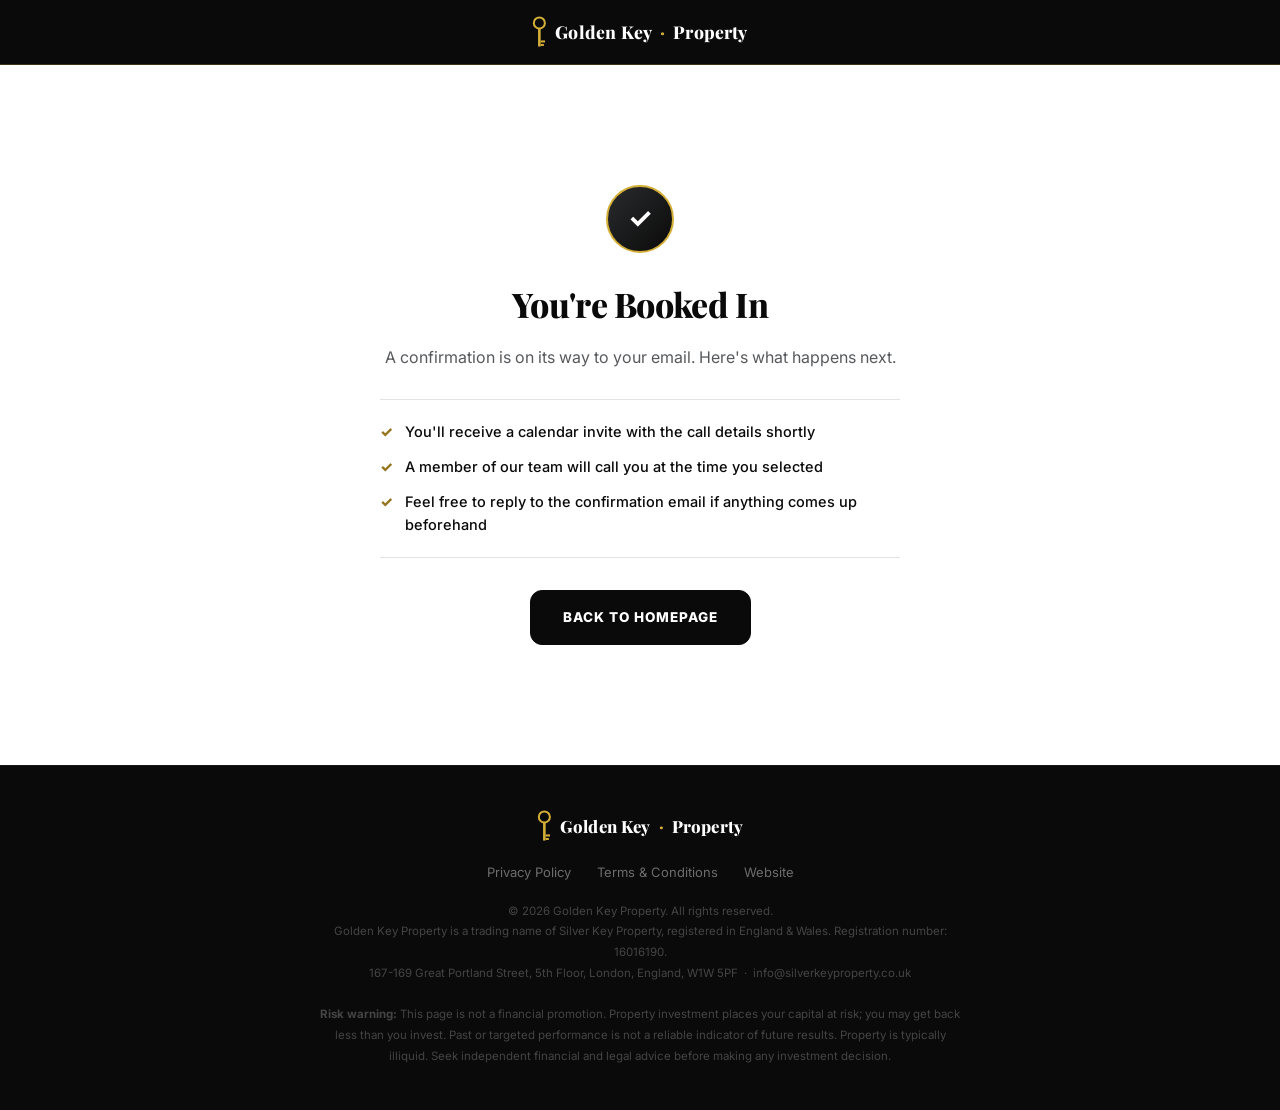
==== commit 5c741f24: "Add Singapore market funnel, rename booking pages, refresh domain and favicon - New singapore.html a" ====
--- a/booking-confirmation.html
+++ b/booking-confirmation.html
@@ -1,62 +1,142 @@
 <!doctype html>
-<html lang="en-GB">
+<html lang="en">
 <head>
 <meta charset="UTF-8" />
 <meta name="viewport" content="width=device-width, initial-scale=1.0" />
-<title>Booking Confirmed | Silver Key Property</title>
+<title>Booking Confirmed | Golden Key Property</title>
 <link rel="icon" type="image/x-icon" href="favicon.ico" />
 <link rel="icon" type="image/png" sizes="32x32" href="favicon-32x32.png" />
 <link rel="icon" type="image/png" sizes="16x16" href="favicon-16x16.png" />
 <link rel="apple-touch-icon" sizes="180x180" href="apple-touch-icon.png" />
-<link rel="stylesheet" href="styles.css" />
+<link rel="preconnect" href="https://fonts.googleapis.com" />
+<link rel="preconnect" href="https://fonts.gstatic.com" crossorigin />
+<link href="https://fonts.googleapis.com/css2?family=Playfair+Display:wght@600;700;800;900&family=Inter:wght@400;500;600;700;800&display=swap" rel="stylesheet" />
+<style>
+  :root {
+    --black: #0a0a0a;
+    --white: #ffffff;
+    --graphite: #45474b;
+    --gold: #D4AF37;
+    --gold-deep: #96751F;
+    --gold-pale: #F8F0DA;
+    --brand-gradient: linear-gradient(135deg, #F5E6BC 0%, #D4AF37 50%, #B8922E 100%);
+    --light-grey: #f7f7f5;
+    --mid-grey: #57595c;
+    --line: #e3e3e0;
+    --face: 'Inter', -apple-system, BlinkMacSystemFont, "Helvetica Neue", "Segoe UI", Arial, sans-serif;
+    --face-display: 'Playfair Display', Georgia, 'Times New Roman', serif;
+  }
+  * { margin: 0; padding: 0; box-sizing: border-box; }
+  html { scroll-behavior: smooth; }
+  body { font-family: var(--face); color: var(--black); background: var(--white); line-height: 1.6; -webkit-font-smoothing: antialiased; }
+  h1, h2, h3, h4 { font-family: var(--face); font-weight: 800; letter-spacing: -0.02em; }
+  .wrap { max-width: 1000px; margin: 0 auto; padding: 0 24px; }
+
+  /* HEADER */
+  .header {
+    background: var(--black);
+    padding: 16px 24px;
+    display: flex; align-items: center; justify-content: center;
+    position: sticky; top: 0; z-index: 100;
+    border-bottom: 1px solid rgba(212,175,55,0.25);
+  }
+  .header .wordmark { display: inline-flex; align-items: center; gap: 8px; font-family: var(--face-display); font-weight: 800; font-size: 1.1rem; letter-spacing: 0.01em; color: #fff; text-decoration: none; }
+  .header .wordmark span { color: var(--gold); }
+  .header .wordmark-icon { color: var(--gold); flex-shrink: 0; }
+
+  /* CONFIRMATION */
+  .confirm-wrap {
+    min-height: calc(100vh - 200px);
+    display: flex; align-items: center; justify-content: center;
+    padding: 64px 24px;
+  }
+  .confirm-card { max-width: 520px; text-align: center; }
+  .confirm-mark {
+    width: 68px; height: 68px; border-radius: 50%;
+    background: linear-gradient(135deg, #2a2b2d, var(--black));
+    border: 2px solid var(--gold);
+    display: flex; align-items: center; justify-content: center;
+    margin: 0 auto 24px; font-size: 28px; color: #fff; font-weight: 700;
+  }
+  .confirm-card h1 { font-family: var(--face-display); font-size: clamp(26px, 3.6vw, 34px); margin-bottom: 14px; }
+  .confirm-card p.lede { color: var(--mid-grey); font-size: 16px; margin: 0 0 28px; }
+  .confirm-checklist {
+    list-style: none; margin: 0 0 32px; padding: 20px 0;
+    text-align: left; display: flex; flex-direction: column; gap: 12px;
+    border-top: 1px solid var(--line); border-bottom: 1px solid var(--line);
+  }
+  .confirm-checklist li { display: flex; gap: 12px; font-size: 14.5px; font-weight: 500; }
+  .confirm-checklist li::before { content: "✓"; color: var(--gold-deep); font-weight: 800; flex-shrink: 0; }
+  .btn-primary {
+    display: inline-block; background: var(--black); color: #fff;
+    border: 1px solid var(--black); padding: 16px 32px; border-radius: 12px;
+    font-family: var(--face); font-size: 13.5px; font-weight: 800; letter-spacing: 1px;
+    text-transform: uppercase; text-decoration: none; cursor: pointer; transition: all 0.2s ease;
+  }
+  .btn-primary:hover { background: var(--brand-gradient); color: var(--black); border-color: transparent; transform: translateY(-2px); }
+
+  /* FOOTER */
+  .footer { background: var(--black); padding: 44px 24px; text-align: center; border-top: 1px solid rgba(255,255,255,0.06); }
+  .footer .wordmark { display: inline-flex; align-items: center; gap: 8px; font-family: var(--face-display); font-weight: 800; font-size: 1.05rem; letter-spacing: 0.01em; color: #fff; margin-bottom: 20px; }
+  .footer .wordmark span { color: var(--gold); }
+  .footer .wordmark-icon { color: var(--gold); }
+  .footer-links { display: flex; align-items: center; justify-content: center; gap: 26px; flex-wrap: wrap; margin-bottom: 18px; }
+  .footer-links a { font-size: 13px; color: rgba(255,255,255,0.4); text-decoration: none; transition: color 0.2s; }
+  .footer-links a:hover { color: var(--gold); }
+  .footer-copy { font-size: 11.5px; color: rgba(255,255,255,0.24); line-height: 1.8; max-width: 640px; margin: 0 auto; }
+</style>
 </head>
 <body>
 
-<header class="site">
-  <nav class="nav">
-    <a href="index.html" class="wordmark" style="text-decoration:none;"><svg class="wordmark-icon" width="16" height="34" viewBox="75 42 51 110" fill="none" xmlns="http://www.w3.org/2000/svg" aria-hidden="true"><circle cx="100" cy="66" r="19" stroke="currentColor" stroke-width="7"/><rect x="95.5" y="85" width="9" height="62" fill="currentColor"/><rect x="104.5" y="126" width="15" height="7" fill="currentColor"/><rect x="104.5" y="138" width="11" height="7" fill="currentColor"/></svg>Silver Key<span>·</span>Property</a>
-  </nav>
+<!-- HEADER -->
+<header class="header">
+  <a href="hong-kong.html" class="wordmark" id="homeLink"><svg class="wordmark-icon" width="15" height="32" viewBox="75 42 51 110" fill="none" xmlns="http://www.w3.org/2000/svg" aria-hidden="true"><circle cx="100" cy="66" r="19" stroke="currentColor" stroke-width="7"/><rect x="95.5" y="85" width="9" height="62" fill="currentColor"/><rect x="104.5" y="126" width="15" height="7" fill="currentColor"/><rect x="104.5" y="138" width="11" height="7" fill="currentColor"/></svg>Golden Key<span> · </span>Property</a>
 </header>
 
 <main>
   <div class="confirm-wrap">
     <div class="confirm-card">
       <div class="confirm-mark">✓</div>
-      <h1>You're booked in.</h1>
-      <p>A confirmation is on its way to your email. Here's what happens next.</p>
+      <h1>You're Booked In</h1>
+      <p class="lede">A confirmation is on its way to your email. Here's what happens next.</p>
       <ul class="confirm-checklist">
         <li>You'll receive a calendar invite with the call details shortly</li>
         <li>A member of our team will call you at the time you selected</li>
         <li>Feel free to reply to the confirmation email if anything comes up beforehand</li>
       </ul>
-      <a href="index.html" class="btn-primary">Back to homepage</a>
+      <a href="hong-kong.html" class="btn-primary" id="backLink">Back to Homepage</a>
     </div>
   </div>
 </main>
 
-<footer class="site">
-  <div class="wrap">
-    <div class="footer-top">
-      <div class="footer-brand">
-        <div class="wordmark"><svg class="wordmark-icon" width="16" height="34" viewBox="75 42 51 110" fill="none" xmlns="http://www.w3.org/2000/svg" aria-hidden="true"><circle cx="100" cy="66" r="19" stroke="currentColor" stroke-width="7"/><rect x="95.5" y="85" width="9" height="62" fill="currentColor"/><rect x="104.5" y="126" width="15" height="7" fill="currentColor"/><rect x="104.5" y="138" width="11" height="7" fill="currentColor"/></svg>Silver Key<span>·</span>Property</div>
-      </div>
-    </div>
-    <hr class="rule" />
-    <div class="disclaimer" style="margin-top:24px;">
-      <p>This website and the accompanying guide are provided for general information and educational purposes only, to help readers understand the supported housing sector as an asset class. Nothing here describes the terms of, or constitutes an offer, solicitation, invitation, or inducement to invest in, any specific property, scheme, or investment opportunity.</p>
-      <p>Nothing on this page or in the guide constitutes financial, legal, tax, or investment advice, and none of it should be relied on as such. Silver Key Property is not authorised or regulated by the Financial Conduct Authority to give investment advice, and nothing here is a personal recommendation.</p>
-      <p>If, after reading the guide, you want to explore a specific opportunity in this sector, you'll be directed to a separate process, completely independent of Silver Key Property. Any specific opportunity will only be presented following that separate process, and any related financial promotion will be issued or approved in line with section 21 of the Financial Services and Markets Act 2000.</p>
-      <p>Property investment of any kind carries risk. Property values can fall as well as rise, income is not guaranteed, and property is generally illiquid, it may be difficult to sell or exit quickly. Past performance, and any figures referenced generally in relation to this sector, are not a reliable indicator of future results. You should not invest money you cannot afford to lose, and should seek independent financial and legal advice before making any investment decision.</p>
-      <p>By submitting your details, you consent to being contacted about the free guide and related educational content.</p>
-    </div>
-    <div class="footer-bottom">
-      <div class="footer-legal-links">
-        <a href="#">Privacy Policy</a>
-        <a href="#">Terms</a>
-      </div>
-    </div>
+<!-- FOOTER -->
+<footer class="footer">
+  <div class="wordmark"><svg class="wordmark-icon" width="15" height="32" viewBox="75 42 51 110" fill="none" xmlns="http://www.w3.org/2000/svg" aria-hidden="true"><circle cx="100" cy="66" r="19" stroke="currentColor" stroke-width="7"/><rect x="95.5" y="85" width="9" height="62" fill="currentColor"/><rect x="104.5" y="126" width="15" height="7" fill="currentColor"/><rect x="104.5" y="138" width="11" height="7" fill="currentColor"/></svg>Golden Key<span> · </span>Property</div>
+  <div class="footer-links">
+    <a href="#">Privacy Policy</a>
+    <a href="#">Terms &amp; Conditions</a>
+    <a href="https://silverkeyproperty.co.uk" target="_blank" rel="noopener">Website</a>
   </div>
+  <p class="footer-copy">
+    &copy; 2026 Golden Key Property. All rights reserved.<br />
+    Golden Key Property is a trading name of Silver Key Property, registered in England &amp; Wales. Registration number: 16016190.<br />
+    167-169 Great Portland Street, 5th Floor, London, England, W1W 5PF &nbsp;·&nbsp; info@silverkeyproperty.co.uk<br /><br />
+    <strong>Risk warning:</strong> This page is not a financial promotion. Property investment places your capital at risk; you may get back less than you invest. Past or targeted performance is not a reliable indicator of future results. Property is typically illiquid. Seek independent financial and legal advice before making any investment decision.
+  </p>
 </footer>
+
+<script>
+// This page is shared across market landing pages (hong-kong.html,
+// singapore.html, ...). The origin page sets this before the booking flow
+// starts, so both links here point wherever the visitor actually came from.
+try {
+  var gkOrigin = sessionStorage.getItem('gkOriginPage');
+  if (gkOrigin) {
+    document.getElementById('homeLink').href = gkOrigin;
+    document.getElementById('backLink').href = gkOrigin;
+  }
+} catch (e) {}
+</script>
 
 </body>
 </html>
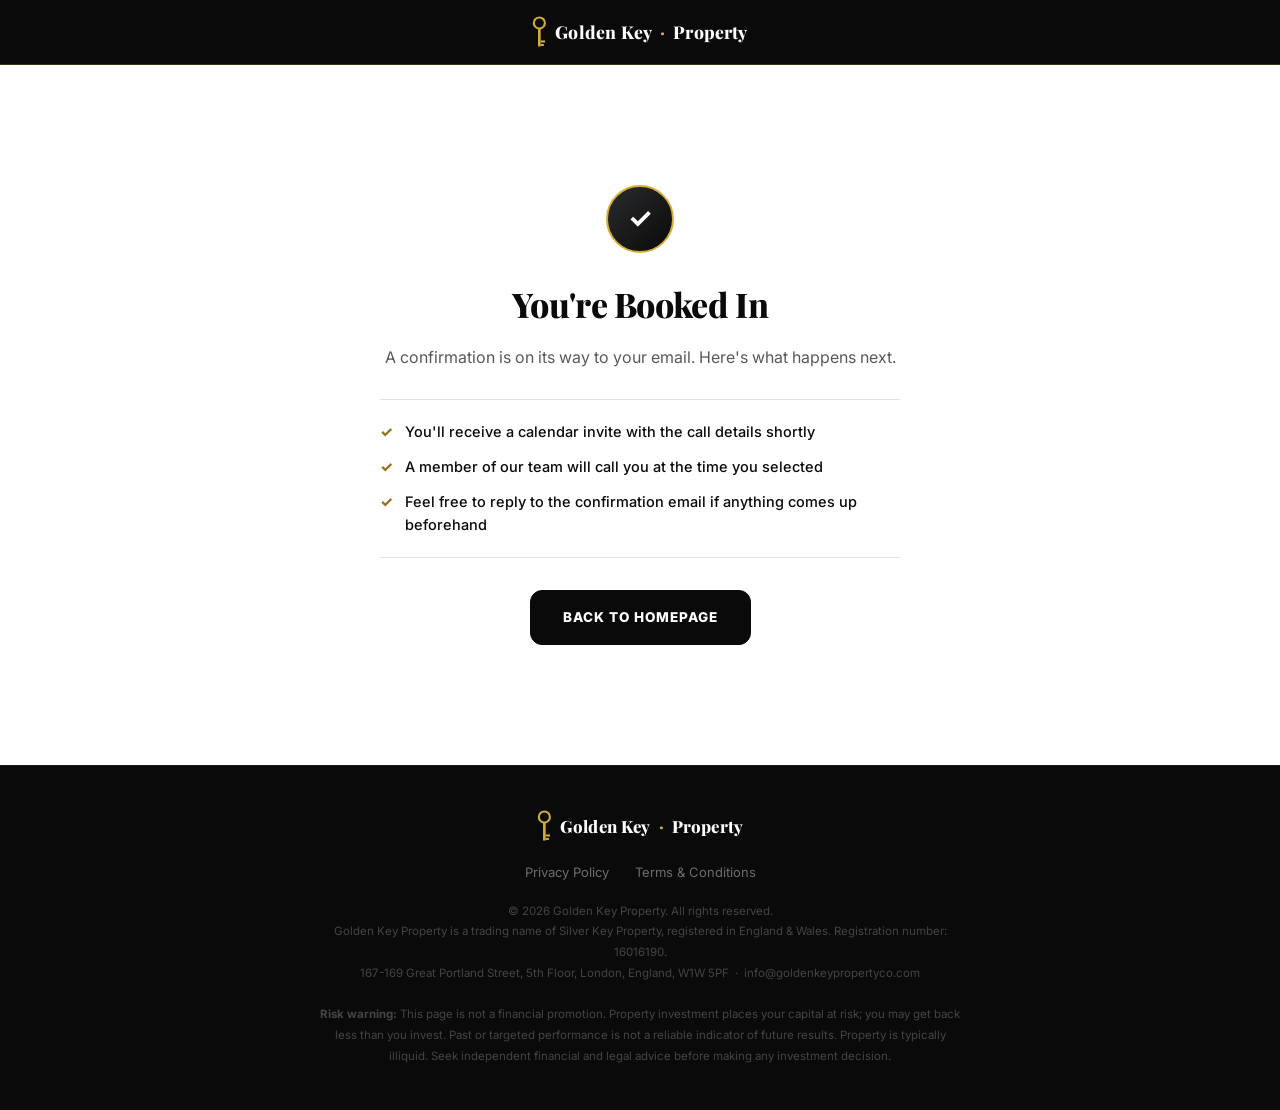
==== commit 43c8b90e: "Clean up footer links, fix contact email, add Hong Kong and Singapore ad creative Remove client-faci" ====
--- a/booking-confirmation.html
+++ b/booking-confirmation.html
@@ -90,7 +90,7 @@
 
 <!-- HEADER -->
 <header class="header">
-  <a href="hong-kong.html" class="wordmark" id="homeLink"><svg class="wordmark-icon" width="15" height="32" viewBox="75 42 51 110" fill="none" xmlns="http://www.w3.org/2000/svg" aria-hidden="true"><circle cx="100" cy="66" r="19" stroke="currentColor" stroke-width="7"/><rect x="95.5" y="85" width="9" height="62" fill="currentColor"/><rect x="104.5" y="126" width="15" height="7" fill="currentColor"/><rect x="104.5" y="138" width="11" height="7" fill="currentColor"/></svg>Golden Key<span> · </span>Property</a>
+  <a href="index.html" class="wordmark" id="homeLink"><svg class="wordmark-icon" width="15" height="32" viewBox="75 42 51 110" fill="none" xmlns="http://www.w3.org/2000/svg" aria-hidden="true"><circle cx="100" cy="66" r="19" stroke="currentColor" stroke-width="7"/><rect x="95.5" y="85" width="9" height="62" fill="currentColor"/><rect x="104.5" y="126" width="15" height="7" fill="currentColor"/><rect x="104.5" y="138" width="11" height="7" fill="currentColor"/></svg>Golden Key<span> · </span>Property</a>
 </header>
 
 <main>
@@ -104,7 +104,7 @@
         <li>A member of our team will call you at the time you selected</li>
         <li>Feel free to reply to the confirmation email if anything comes up beforehand</li>
       </ul>
-      <a href="hong-kong.html" class="btn-primary" id="backLink">Back to Homepage</a>
+      <a href="index.html" class="btn-primary" id="backLink">Back to Homepage</a>
     </div>
   </div>
 </main>
@@ -115,12 +115,11 @@
   <div class="footer-links">
     <a href="#">Privacy Policy</a>
     <a href="#">Terms &amp; Conditions</a>
-    <a href="https://silverkeyproperty.co.uk" target="_blank" rel="noopener">Website</a>
   </div>
   <p class="footer-copy">
     &copy; 2026 Golden Key Property. All rights reserved.<br />
     Golden Key Property is a trading name of Silver Key Property, registered in England &amp; Wales. Registration number: 16016190.<br />
-    167-169 Great Portland Street, 5th Floor, London, England, W1W 5PF &nbsp;·&nbsp; info@silverkeyproperty.co.uk<br /><br />
+    167-169 Great Portland Street, 5th Floor, London, England, W1W 5PF &nbsp;·&nbsp; info@goldenkeypropertyco.com<br /><br />
     <strong>Risk warning:</strong> This page is not a financial promotion. Property investment places your capital at risk; you may get back less than you invest. Past or targeted performance is not a reliable indicator of future results. Property is typically illiquid. Seek independent financial and legal advice before making any investment decision.
   </p>
 </footer>
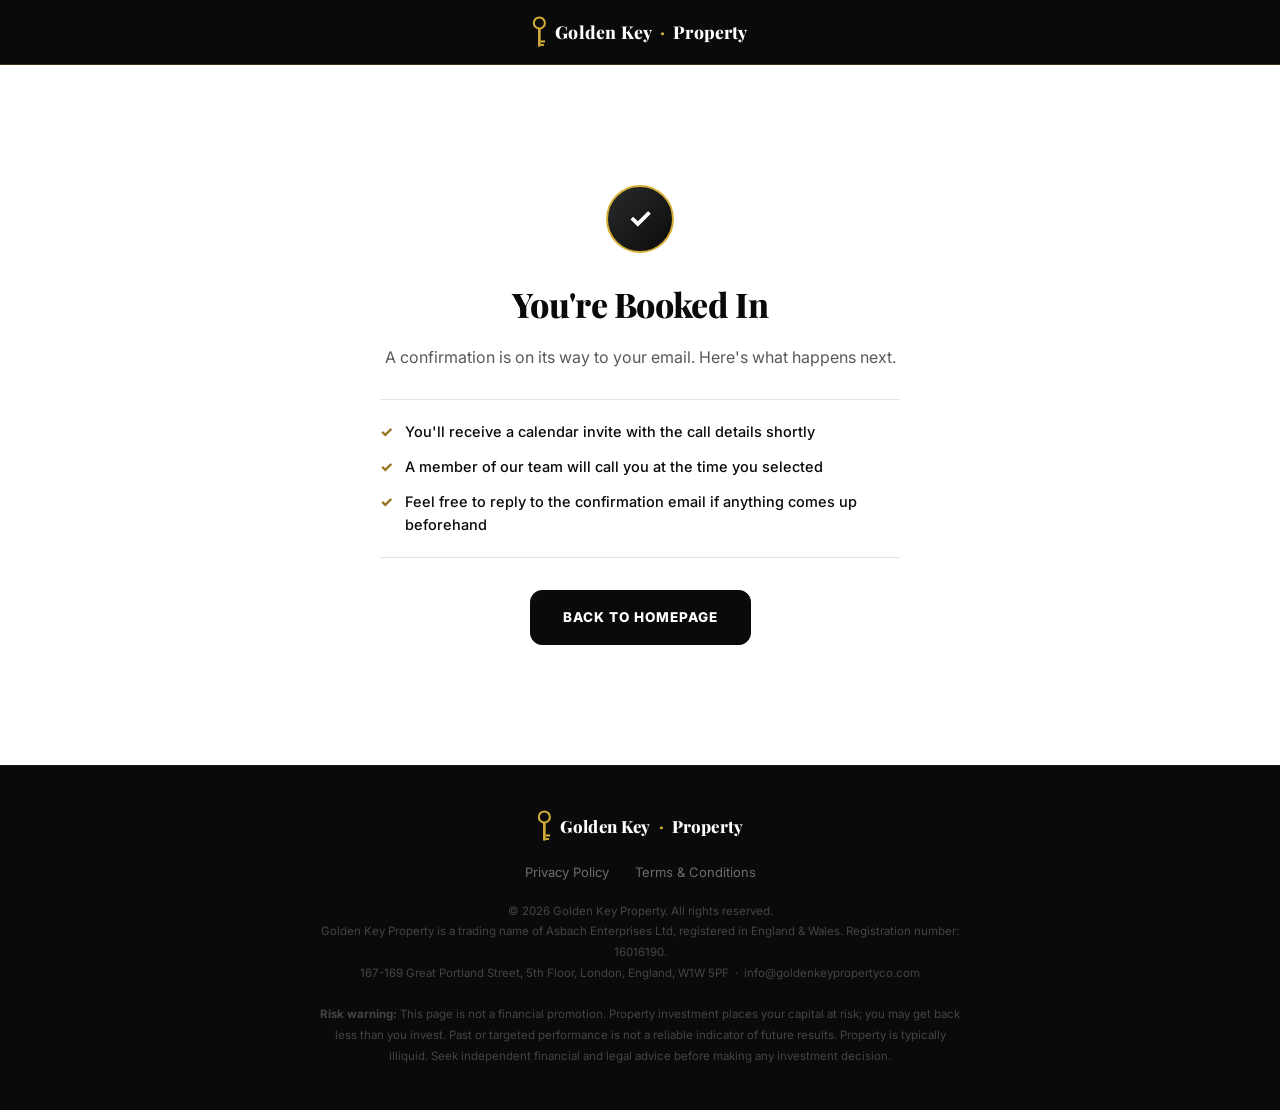
==== commit 9113a8a4: "Correct registered entity name to Asbach Enterprises Ltd Golden Key Property's legal footer disclosu" ====
--- a/booking-confirmation.html
+++ b/booking-confirmation.html
@@ -118,7 +118,7 @@
   </div>
   <p class="footer-copy">
     &copy; 2026 Golden Key Property. All rights reserved.<br />
-    Golden Key Property is a trading name of Silver Key Property, registered in England &amp; Wales. Registration number: 16016190.<br />
+    Golden Key Property is a trading name of Asbach Enterprises Ltd, registered in England &amp; Wales. Registration number: 16016190.<br />
     167-169 Great Portland Street, 5th Floor, London, England, W1W 5PF &nbsp;·&nbsp; info@goldenkeypropertyco.com<br /><br />
     <strong>Risk warning:</strong> This page is not a financial promotion. Property investment places your capital at risk; you may get back less than you invest. Past or targeted performance is not a reliable indicator of future results. Property is typically illiquid. Seek independent financial and legal advice before making any investment decision.
   </p>
